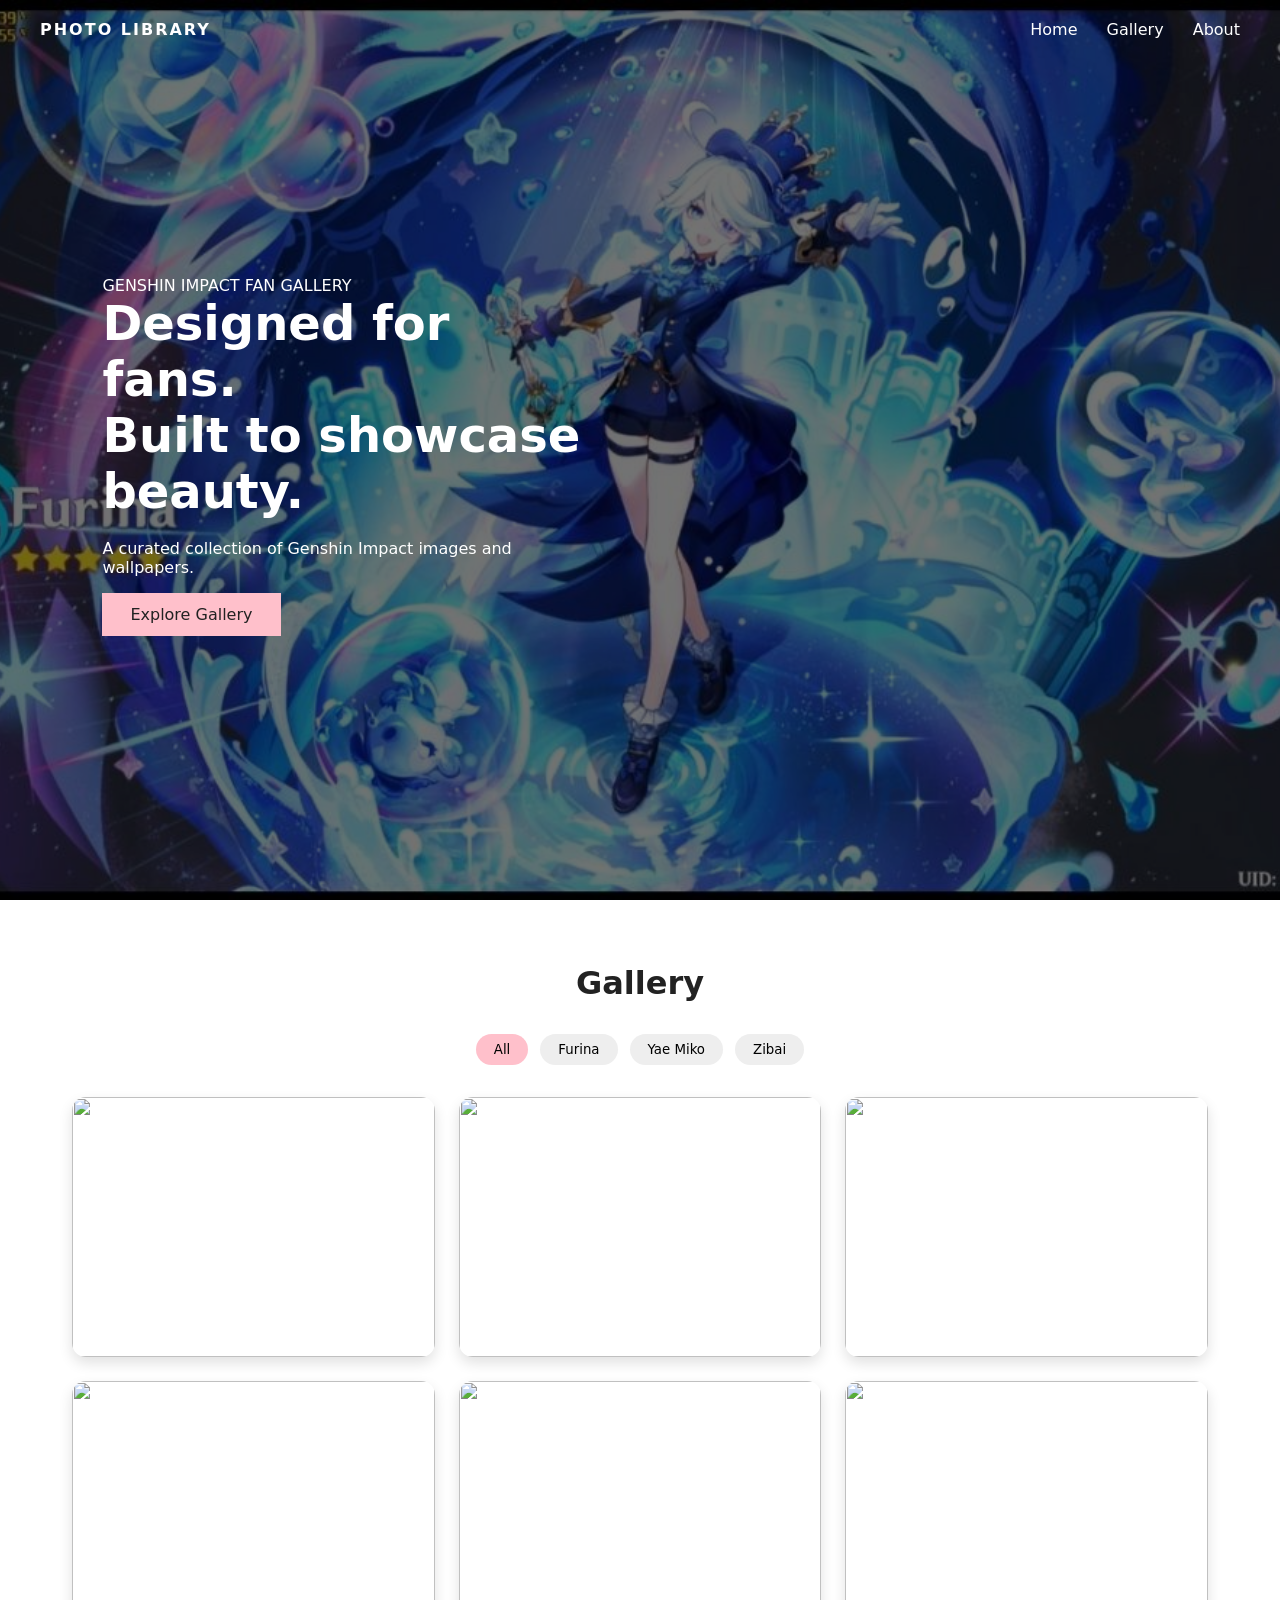
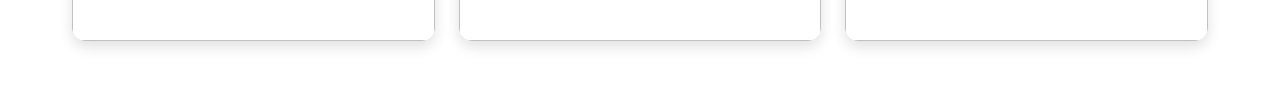
==== index.html @ 59d1c970 "Update index.html" ====
<!DOCTYPE html>
<html lang="en">
<head>
  <meta charset="UTF-8">
  <title>Genshin Impact Photo Library</title>
  <link rel="icon" href="favicon.ico">
  <link rel="stylesheet" href="style.css">
</head>
<body>

<!-- NAVBAR -->
<header class="navbar">
  <div class="logo">PHOTO LIBRARY</div>
  <nav>
    <a href="#home">Home</a>
    <a href="#gallery">Gallery</a>
    <a href="#about">About</a>
  </nav>
</header>

<!-- HERO SECTION -->
<section class="hero">
  <div class="slider">
    <img src="images/img1.jpg" class="slide active">
    <img src="images/hero2.jpg" class="slide">
    <img src="images/hero3.jpg" class="slide">
  </div>

  <div class="overlay"></div>

  <div class="hero-content">
    <p class="tagline">GENSHIN IMPACT FAN GALLERY</p>
    <h1>
      Designed for fans.<br>
      Built to showcase beauty.
    </h1>
    <p class="subtitle">
      A curated collection of Genshin Impact images and wallpapers.
    </p>
    <a href="#gallery" class="cta">Explore Gallery</a>
  </div>
</section>

<!-- GALLERY SECTION -->
<section id="gallery" class="gallery-section">
  <h2>Gallery</h2>

  <!-- KEYWORD FILTER -->
  <div class="filter-bar">
    <button data-key="all" class="active">All</button>
    <button data-key="furina">Furina</button>
    <button data-key="yae">Yae Miko</button>
    <button data-key="Zibai">Zibai</button>
  </div>

  <!-- IMAGE GRID -->
  <div class="gallery">
    <div class="img-card" data-keywords="furina">
      <img src="images/gallery1.jpg">
    </div>

    <div class="img-card" data-keywords="yae miko electro">
      <img src="images/gallery2.jpg">
    </div>

    <div class="img-card" data-keywords="yae Zibi cute">
      <img src="images/gallery3.jpg">
    </div>

    <div class="img-card" data-keywords="furina Zibi cute">
      <img src="images/gallery4.jpg">
    </div>

    <div class="img-card" data-keywords="furina wallpaper">
      <img src="images/gallery5.jpg">
    </div>

    <div class="img-card" data-keywords="yae ">
      <img src="images/gallery6.jpg">
    </div>
  </div>
</section>

<script src="script.js"></script>
</body>
</html>
---- style.css ----
/* =========================
   GLOBAL RESET
========================= */
* {
  margin: 0;
  padding: 0;
  box-sizing: border-box;
  font-family: system-ui, sans-serif;
}

body {
  background: #ffffff;
  color: #222;
}

/* =========================
   NAVBAR
========================= */
.navbar {
  position: absolute;
  top: 0;
  width: 100%;
  padding: 20px 40px;
  display: flex;
  justify-content: space-between;
  align-items: center;
  z-index: 10;
  color: white;
}

.navbar .logo {
  font-weight: 600;
  letter-spacing: 2px;
}

.navbar nav a {
  color: white;
  text-decoration: none;
  margin-left: 24px;
}

/* =========================
   HERO SECTION
========================= */
.hero {
  position: relative;
  height: 100vh;
  overflow: hidden;
}

.slider {
  position: absolute;
  inset: 0;
}

.slide {
  position: absolute;
  inset: 0;
  width: 100%;
  height: 100%;
  object-fit: cover;
  opacity: 0;
  transition: opacity 1.2s ease;
}

.slide.active {
  opacity: 1;
}

.overlay {
  position: absolute;
  inset: 0;
  background: rgba(0,0,0,0.55);
}

.hero-content {
  position: relative;
  z-index: 2;
  max-width: 600px;
  padding-left: 8%;
  top: 50%;
  transform: translateY(-50%);
  color: white;
}

.hero-content h1 {
  font-size: 3rem;
  margin-bottom: 20px;
}

.subtitle {
  margin-bottom: 28px;
}

.cta {
  background: #ffc0cb;
  padding: 12px 28px;
  text-decoration: none;
  color: #222;
}

/* =========================
   GALLERY SECTION
========================= */
.gallery-section {
  max-width: 1200px;
  margin: auto;
  padding: 4rem 2rem;
}

.gallery-section h2 {
  text-align: center;
  margin-bottom: 2rem;
  font-size: 2rem;
}

/* FILTER BAR */
.filter-bar {
  display: flex;
  justify-content: center;
  gap: 12px;
  margin-bottom: 2rem;
}

.filter-bar button {
  padding: 8px 18px;
  border: none;
  border-radius: 20px;
  background: #eee;
  cursor: pointer;
}

.filter-bar button.active {
  background: #ffc0cb;
}

/* IMAGE GRID (3 PER ROW) */
.gallery {
  display: grid;
  grid-template-columns: repeat(3, 1fr);
  gap: 24px;
}

/* IMAGE CARD */
.img-card {
  height: 260px;
  overflow: hidden;
  border-radius: 14px;
  box-shadow: 0 6px 14px rgba(0,0,0,0.12);
}

.img-card img {
  width: 100%;
  height: 100%;
  object-fit: cover;
  cursor: pointer;
  transition: transform 0.3s ease;
}

.img-card img:hover {
  transform: scale(1.05);
}

/* RESPONSIVE */
@media (max-width: 900px) {
  .gallery {
    grid-template-columns: repeat(2, 1fr);
  }

  .hero-content h1 {
    font-size: 2.4rem;
  }
}

@media (max-width: 600px) {
  .gallery {
    grid-template-columns: 1fr;
  }

  .hero-content h1 {
    font-size: 2rem;
  }
}
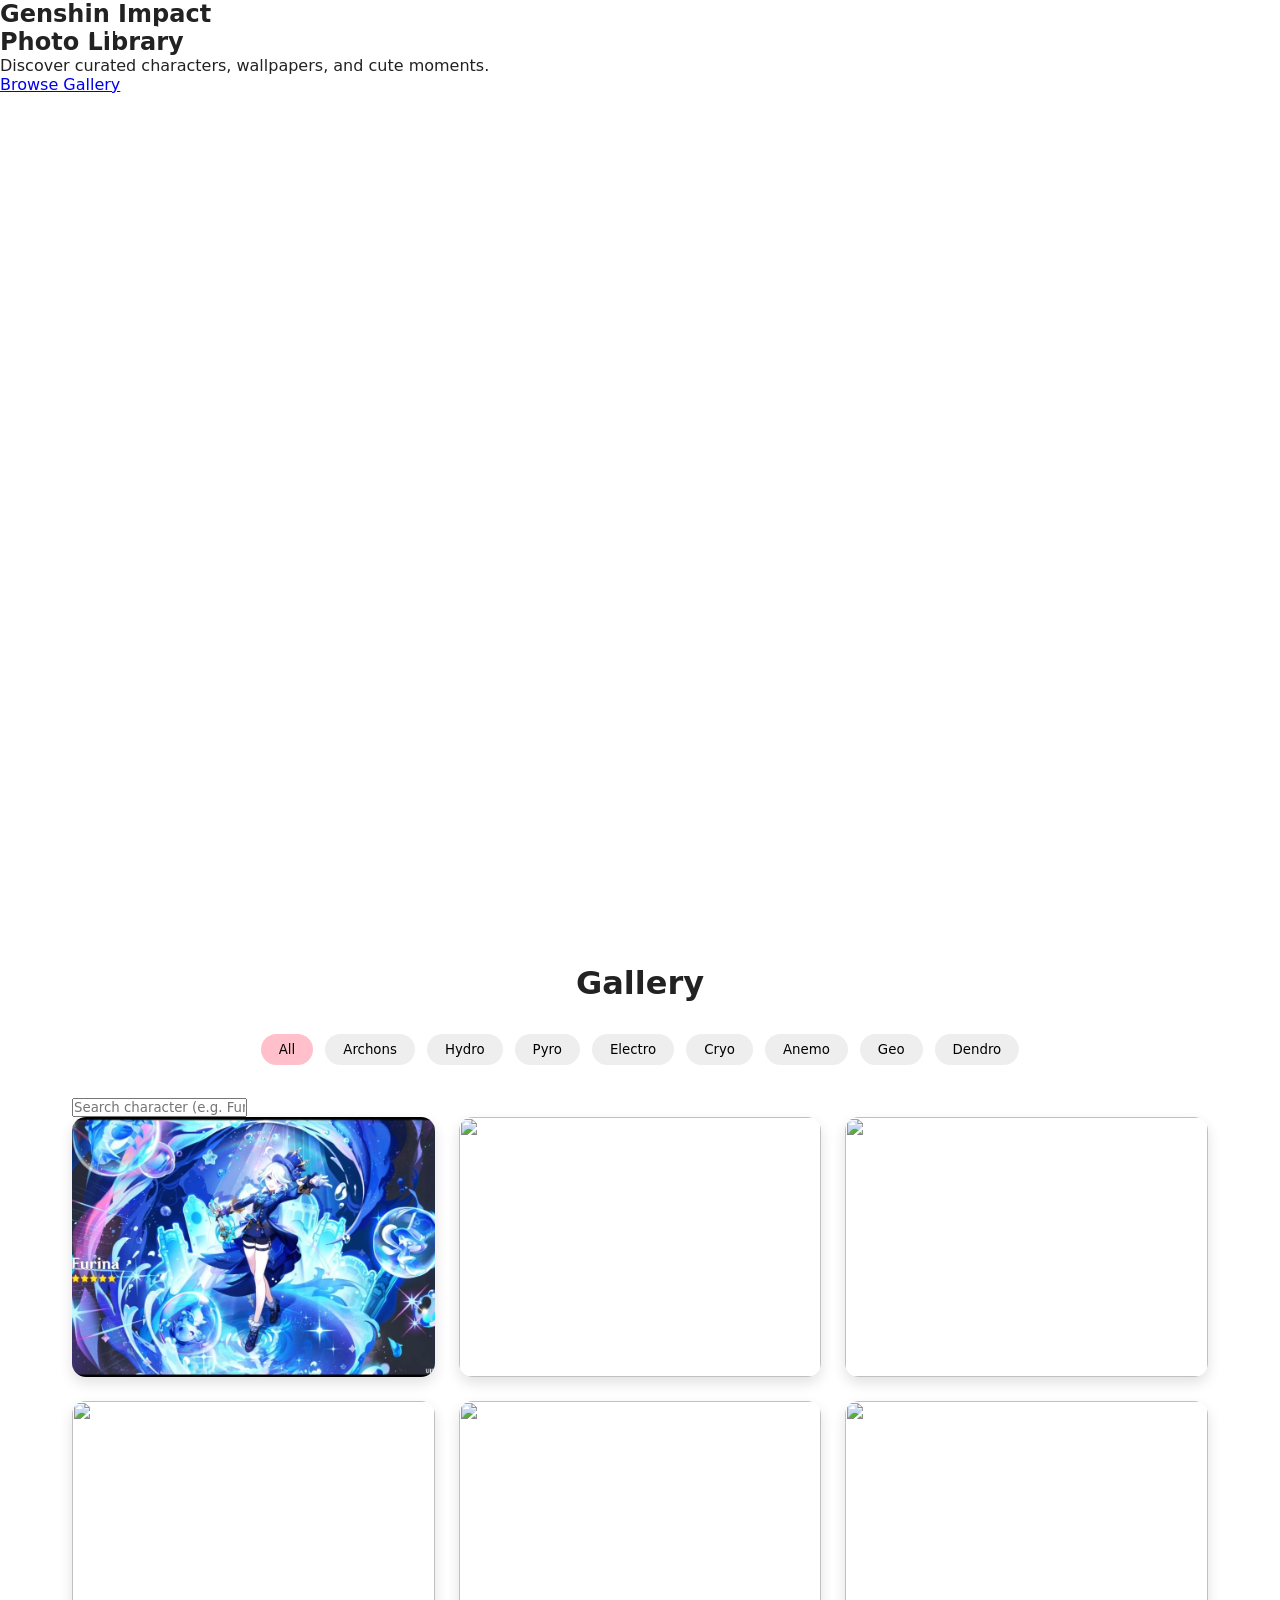
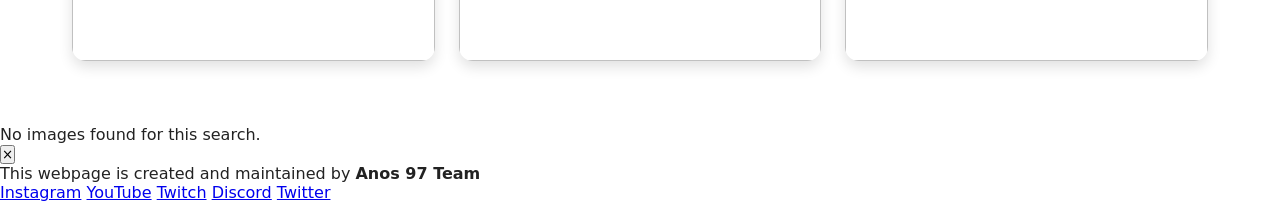
==== commit aec66761: "3rd" ====
--- a/index.html
+++ b/index.html
@@ -10,78 +10,113 @@
 
 <!-- NAVBAR -->
 <header class="navbar">
-  <div class="logo">PHOTO LIBRARY</div>
+  <div class="logo">Genshin Gallery</div>
   <nav>
-    <a href="#home">Home</a>
+    <a href="#">Home</a>
     <a href="#gallery">Gallery</a>
     <a href="#about">About</a>
   </nav>
 </header>
 
-<!-- HERO SECTION -->
+<!-- HERO -->
 <section class="hero">
-  <div class="slider">
-    <img src="images/img1.jpg" class="slide active">
-    <img src="images/hero2.jpg" class="slide">
-    <img src="images/hero3.jpg" class="slide">
-  </div>
-
-  <div class="overlay"></div>
-
-  <div class="hero-content">
-    <p class="tagline">GENSHIN IMPACT FAN GALLERY</p>
-    <h1>
-      Designed for fans.<br>
-      Built to showcase beauty.
-    </h1>
-    <p class="subtitle">
-      A curated collection of Genshin Impact images and wallpapers.
-    </p>
-    <a href="#gallery" class="cta">Explore Gallery</a>
+  <div class="hero-box">
+    <h1>Genshin Impact<br>Photo Library</h1>
+    <p>Discover curated characters, wallpapers, and cute moments.</p>
+    <a href="#gallery" class="btn-primary">Browse Gallery</a>
   </div>
 </section>
 
-<!-- GALLERY SECTION -->
+<!-- GALLERY -->
 <section id="gallery" class="gallery-section">
   <h2>Gallery</h2>
 
-  <!-- KEYWORD FILTER -->
+  <!-- FILTER -->
   <div class="filter-bar">
-    <button data-key="all" class="active">All</button>
-    <button data-key="furina">Furina</button>
-    <button data-key="yae">Yae Miko</button>
-    <button data-key="Zibai">Zibai</button>
-  </div>
+  <button data-key="all" class="active">All</button>
+  <button data-key="archon">Archons</button>
+  <button data-key="hydro">Hydro</button>
+  <button data-key="pyro">Pyro</button>
+  <button data-key="electro">Electro</button>
+  <button data-key="cryo">Cryo</button>
+  <button data-key="anemo">Anemo</button>
+  <button data-key="geo">Geo</button>
+  <button data-key="dendro">Dendro</button>
+</div>
 
-  <!-- IMAGE GRID -->
+
+<div class="search-bar">
+  <input
+    type="text"
+    id="searchInput"
+    placeholder="Search character (e.g. Furina, Raiden Shogun...)"
+    autocomplete="off">
+  <ul id="suggestions"></ul>
+</div>
+
+
+
+  <!-- GRID -->
   <div class="gallery">
     <div class="img-card" data-keywords="furina">
-      <img src="images/gallery1.jpg">
+      <img src="images/img1.jpg" loading="lazy">
+
+      <span class="tag">Furina</span>
     </div>
 
-    <div class="img-card" data-keywords="yae miko electro">
-      <img src="images/gallery2.jpg">
+    <div class="img-card" data-keywords="lauma nefer cloumbina archon">
+     <img src="images/AQ-ss.png" loading="lazy">
+      <span class="tag">Archon Quest</span>
     </div>
 
-    <div class="img-card" data-keywords="yae Zibi cute">
-      <img src="images/gallery3.jpg">
+    <div class="img-card" data-keywords="benny">
+      <img src="images/gallery1.jpg" loading="lazy">
+      <span class="tag">Benny</span>
     </div>
 
-    <div class="img-card" data-keywords="furina Zibi cute">
-      <img src="images/gallery4.jpg">
+    <div class="img-card" data-keywords="furina zibi cute">
+      <img src="images/gallery1.jpg" loading="lazy">
+      <span class="tag">Zibai</span>
     </div>
 
     <div class="img-card" data-keywords="furina wallpaper">
-      <img src="images/gallery5.jpg">
+      <img src="images/gallery1.jpg" loading="lazy">
+      <span class="tag">Wallpaper</span>
     </div>
 
-    <div class="img-card" data-keywords="yae ">
-      <img src="images/gallery6.jpg">
+    <div class="img-card" data-keywords="yae">
+      <img src="images/gallery1.jpg" loading="lazy">
+      <span class="tag">Yae</span>
     </div>
   </div>
 </section>
+<p id="emptyState" class="empty-state">
+  No images found for this search.
+</p>
 
 <script src="script.js"></script>
+
+<!-- IMAGE MODAL -->
+<div class="modal" id="imageModal">
+  <button class="close">&times;</button>
+  <img class="modal-img" id="modalImg">
+</div>
+
+<footer class="footer">
+  <div class="footer-content">
+    <p class="footer-text">
+      This webpage is created and maintained by <strong>Anos 97 Team</strong>
+    </p>
+
+    <div class="social-links">
+      <a href="https://www.instagram.com/ig_anosvoldigoad/" target="_blank">Instagram</a>
+      <a href="https://www.youtube.com/@anos97tamil" target="_blank">YouTube</a>
+      <a href="https://www.twitch.tv/anos97tamil" target="_blank">Twitch</a>
+      <a href="https://discord.com/invite/JBHeaQn" target="_blank">Discord</a>
+      <a href="https://x.com/igAnosVoldigoad" target="_blank">Twitter</a>
+    </div>
+  </div>
+</footer>
+
 </body>
 </html>
-
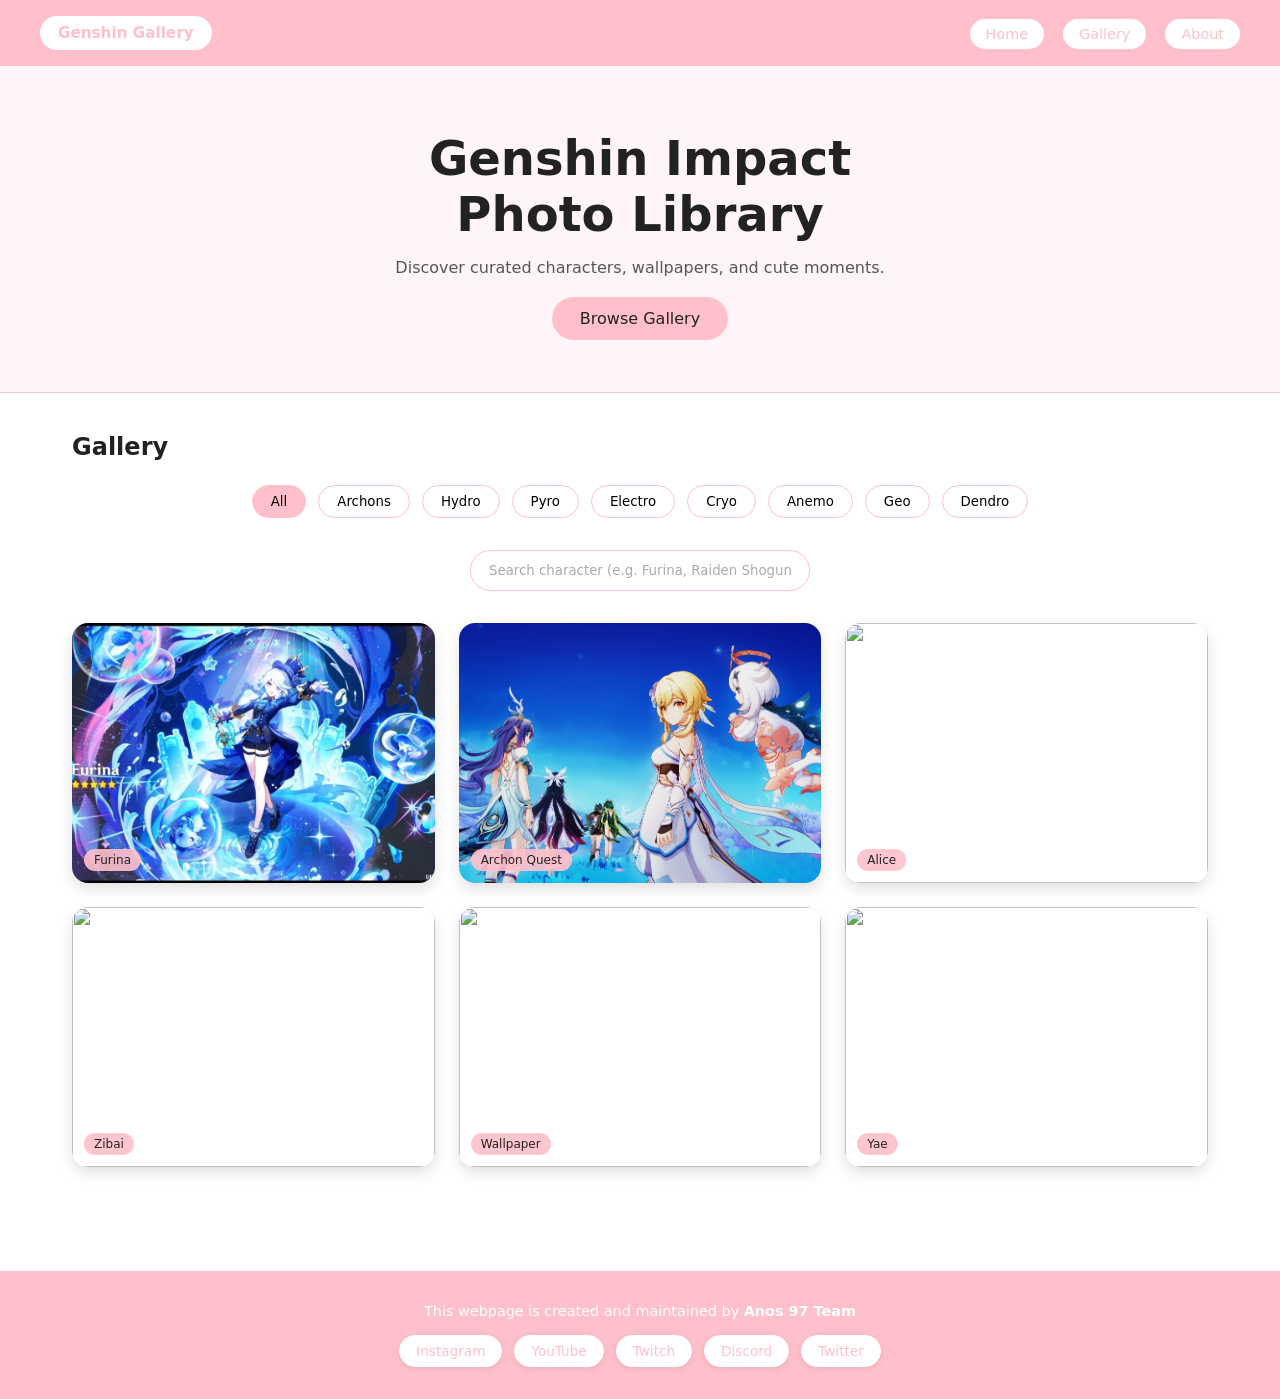
==== commit e841acb4: "Update index.html" ====
--- a/index.html
+++ b/index.html
@@ -58,7 +58,7 @@
 
   <!-- GRID -->
   <div class="gallery">
-    <div class="img-card" data-keywords="furina">
+    <div class="img-card" data-keywords="furina aechon hydro">
       <img src="images/img1.jpg" loading="lazy">
 
       <span class="tag">Furina</span>
@@ -69,9 +69,9 @@
       <span class="tag">Archon Quest</span>
     </div>
 
-    <div class="img-card" data-keywords="benny">
-      <img src="images/gallery1.jpg" loading="lazy">
-      <span class="tag">Benny</span>
+    <div class="img-card" data-keywords="alice pyro">
+      <img src="images/Alice.jpg" loading="lazy">
+      <span class="tag">Alice</span>
     </div>
 
     <div class="img-card" data-keywords="furina zibi cute">
@@ -120,3 +120,4 @@
 
 </body>
 </html>
+
--- a/style.css
+++ b/style.css
@@ -1,6 +1,8 @@
-/* =========================
-   GLOBAL RESET
-========================= */
+/* RESET */
+html {
+  scroll-behavior: smooth;
+}
+
 * {
   margin: 0;
   padding: 0;
@@ -8,113 +10,165 @@
   font-family: system-ui, sans-serif;
 }
 
+@keyframes pageFade {
+  to {
+    opacity: 1;
+  }
+}
+
 body {
   background: #ffffff;
   color: #222;
-}
-
-/* =========================
-   NAVBAR
-========================= */
+  opacity: 0;
+  animation: pageFade 0.6s ease forwards;
+}
+
+/* NAVBAR */
+/* NAVBAR */
 .navbar {
-  position: absolute;
-  top: 0;
-  width: 100%;
-  padding: 20px 40px;
   display: flex;
   justify-content: space-between;
   align-items: center;
-  z-index: 10;
-  color: white;
-}
-
-.navbar .logo {
-  font-weight: 600;
-  letter-spacing: 2px;
-}
-
+  padding: 16px 40px;
+  background: #ffc0cb; /* Pink bar */
+}
+
+/* LOGO PILL */
+.logo {
+  font-weight: 700;
+  color: #ffc0cb;          /* Pink text */
+  background: #ffffff;    /* White pill */
+  padding: 8px 18px;
+  border-radius: 24px;
+  font-size: 0.95rem;
+}
+
+/* NAV LINKS */
 .navbar nav a {
-  color: white;
   text-decoration: none;
-  margin-left: 24px;
-}
-
-/* =========================
-   HERO SECTION
-========================= */
+  color: #ffc0cb;          /* Pink text */
+  background: #ffffff;    /* White pill */
+  margin-left: 14px;
+  padding: 7px 16px;
+  border-radius: 20px;
+  font-size: 0.9rem;
+  font-weight: 500;
+  transition: all 0.25s ease;
+}
+
+/* HOVER EFFECT */
+.navbar nav a:hover {
+  background: #ffc0cb;
+  color: #ffffff;
+  border: 1px
+  solid #ffffff;
+                /* White text */
+  border-color: #ffffff;
+}
+
+.navbar nav a.active {
+  background: #ffffff;
+  color: #ffc0cb;
+  box-shadow: 0 0 0 2px rgba(255,255,255,0.6);
+}
+/* SEARCH BAR */
+.search-bar {
+  position: relative;
+  display: flex;
+  justify-content: center;
+  margin-bottom: 2rem;
+}
+
+.search-bar input {
+  width: 340px;
+  padding: 12px 18px;
+  border-radius: 30px;
+  border: 1px solid #ffc0cb;
+  outline: none;
+}
+
+#suggestions {
+  position: absolute;
+  top: 48px;
+  width: 340px;
+  background: white;
+  border-radius: 14px;
+  list-style: none;
+  padding: 6px 0;
+  box-shadow: 0 8px 18px rgba(0,0,0,0.12);
+  display: none;
+  z-index: 5;
+}
+
+#suggestions li {
+  padding: 8px 16px;
+  cursor: pointer;
+}
+
+#suggestions li:hover {
+  background: #fff0f5;
+}
+
+.search-bar input::placeholder {
+  color: #aaa;
+}
+
+.search-bar input:focus {
+  border-color: #ffc0cb;
+  box-shadow: 0 0 0 2px rgba(255,192,203,0.3);
+}
+
+/* HERO */
 .hero {
-  position: relative;
-  height: 100vh;
-  overflow: hidden;
-}
-
-.slider {
-  position: absolute;
-  inset: 0;
-}
-
-.slide {
-  position: absolute;
-  inset: 0;
-  width: 100%;
-  height: 100%;
-  object-fit: cover;
-  opacity: 0;
-  transition: opacity 1.2s ease;
-}
-
-.slide.active {
-  opacity: 1;
-}
-
-.overlay {
-  position: absolute;
-  inset: 0;
-  background: rgba(0,0,0,0.55);
-}
-
-.hero-content {
-  position: relative;
-  z-index: 2;
+  display: flex;
+  justify-content: center;
+  align-items: center;
+  padding: 4rem 2rem;   /* reduced */
+  background: #fff5f8;
+   border-bottom: 1px solid #f3c2cd;
+}
+
+.hero-box {
+  text-align: center;
   max-width: 600px;
-  padding-left: 8%;
-  top: 50%;
-  transform: translateY(-50%);
-  color: white;
-}
-
-.hero-content h1 {
+}
+
+.hero-box h1 {
   font-size: 3rem;
-  margin-bottom: 20px;
-}
-
-.subtitle {
-  margin-bottom: 28px;
-}
-
-.cta {
+  margin-bottom: 1rem;
+}
+
+.hero-box p {
+  color: #555;
+  margin-bottom: 2rem;
+}
+
+.btn-primary {
   background: #ffc0cb;
   padding: 12px 28px;
+  color: #222;
   text-decoration: none;
-  color: #222;
-}
-
-/* =========================
-   GALLERY SECTION
-========================= */
+  border-radius: 30px;
+}
+
+/* GALLERY */
 .gallery-section {
   max-width: 1200px;
   margin: auto;
-  padding: 4rem 2rem;
-}
+  padding: 2.5rem 2rem; /* reduced top padding */
+}
+/* FORCE MODAL TO SHOW */
+.modal.active {
+  display: flex !important;
+}
+
 
 .gallery-section h2 {
-  text-align: center;
-  margin-bottom: 2rem;
-  font-size: 2rem;
-}
-
-/* FILTER BAR */
+  margin-bottom: 1.5rem;
+}
+
+
+/* FILTER */
 .filter-bar {
   display: flex;
   justify-content: center;
@@ -124,9 +178,9 @@
 
 .filter-bar button {
   padding: 8px 18px;
-  border: none;
   border-radius: 20px;
-  background: #eee;
+  border: 1px solid #ffc0cb;
+  background: white;
   cursor: pointer;
 }
 
@@ -134,31 +188,80 @@
   background: #ffc0cb;
 }
 
-/* IMAGE GRID (3 PER ROW) */
+/* GRID */
 .gallery {
   display: grid;
   grid-template-columns: repeat(3, 1fr);
   gap: 24px;
 }
 
-/* IMAGE CARD */
 .img-card {
+  position: relative;
   height: 260px;
+  border-radius: 16px;
   overflow: hidden;
-  border-radius: 14px;
+  background: #fff;
   box-shadow: 0 6px 14px rgba(0,0,0,0.12);
+}
+/* FORCE MODAL TO SHOW */
+.modal.active {
+  display: flex !important;
 }
 
 .img-card img {
   width: 100%;
   height: 100%;
   object-fit: cover;
-  cursor: pointer;
-  transition: transform 0.3s ease;
-}
-
-.img-card img:hover {
-  transform: scale(1.05);
+}
+/* FORCE MODAL TO SHOW */
+.modal.active {
+  display: flex !important;
+}
+
+.tag {
+  position: absolute;
+  bottom: 12px;
+  left: 12px;
+  background: rgba(255,192,203,0.9);
+  padding: 4px 10px;
+  font-size: 0.75rem;
+  border-radius: 12px;
+}
+.logo,
+.navbar nav a {
+  transition: all 0.25s ease;
+}
+
+.logo:hover {
+  transform: translateY(-1px);
+}
+
+.navbar nav a:hover {
+  transform: translateY(-2px);
+}
+
+.btn-primary {
+  transition: all 0.3s ease;
+}
+
+.btn-primary:hover {
+  transform: translateY(-2px);
+  box-shadow: 0 8px 18px rgba(255, 192, 203, 0.45);
+}
+.img-card {
+  transition: transform 0.3s ease, box-shadow 0.3s ease;
+}
+
+.img-card:hover {
+  transform: translateY(-6px);
+  box-shadow: 0 12px 26px rgba(0,0,0,0.15);
+}
+.img-card {
+  transition: all 0.35s ease;
+}
+button:active,
+a:active {
+  transform: scale(0.97);
 }
 
 /* RESPONSIVE */
@@ -166,10 +269,6 @@
   .gallery {
     grid-template-columns: repeat(2, 1fr);
   }
-
-  .hero-content h1 {
-    font-size: 2.4rem;
-  }
 }
 
 @media (max-width: 600px) {
@@ -177,7 +276,128 @@
     grid-template-columns: 1fr;
   }
 
-  .hero-content h1 {
-    font-size: 2rem;
+  .hero-box h1 {
+    font-size: 2.2rem;
   }
 }
+
+/* =========================
+   FOOTER
+========================= */
+.footer {
+  background: #ffc0cb;
+  margin-top: 4rem;
+  padding: 2rem 1.5rem;
+}
+
+.footer-content {
+  max-width: 1200px;
+  margin: auto;
+  text-align: center;
+}
+
+.footer-text {
+  color: #ffffff;
+  margin-bottom: 1rem;
+  font-size: 0.9rem;
+}
+
+/* SOCIAL LINKS */
+.social-links {
+  display: flex;
+  justify-content: center;
+  flex-wrap: wrap;
+  gap: 12px;
+}
+
+.social-links a {
+  text-decoration: none;
+  color: #ffc0cb;                 /* Pink text */
+  padding: 7px 16px;
+  border-radius: 20px;
+  background: #ffffff;            /* White background */
+  border: 1px solid #ffffff;      /* Clean edge */
+  font-size: 0.85rem;
+  font-weight: 500;
+  transition: all 0.25s ease;
+  box-shadow: 0 2px 6px rgba(0,0,0,0.08);
+}
+
+/* Hover effect */
+.social-links a:hover {
+  background: #ffc0cb;            /* Pink bg */
+  color: #ffffff;                 /* White text */
+  border-color: #ffffff;
+}
+/* IMAGE MODAL */
+/* =========================
+   FULLSCREEN IMAGE MODAL
+========================= */
+/* =========================
+   TRUE FULLSCREEN IMAGE MODAL
+========================= */
+/* FULLSCREEN IMAGE MODAL */
+.modal {
+  position: fixed;
+  inset: 0;
+  background: rgba(0, 0, 0, 0.95);
+  display: none;
+  justify-content: center;
+  align-items: center;
+  z-index: 99999;
+}
+
+/* FULLSCREEN IMAGE */
+.modal-img {
+  width: 100%;
+  height: 100%;
+  object-fit: contain;
+}
+
+/* CLOSE BUTTON */
+.close {
+  position: fixed;
+  top: 16px;
+  right: 16px;
+  width: 44px;
+  height: 44px;
+  border-radius: 50%;
+  border: none;
+  background: #ffc0cb;
+  color: #222;
+  font-size: 1.8rem;
+  cursor: pointer;
+  z-index: 100000;
+}
+
+/* FORCE MODAL TO SHOW */
+.modal.active {
+  display: flex !important;
+}
+
+.close:hover {
+  transform: scale(1.1);
+}
+/* FORCE MODAL TO SHOW */
+.modal.active {
+  display: flex !important;
+}
+
+/* FADE ANIMATION */
+@keyframes fadeIn {
+  from { opacity: 0 }
+  to { opacity: 1 }
+}
+
+.empty-state {
+  text-align: center;
+  margin-top: 2rem;
+  color: #888;
+  display: none;
+}
+/* FORCE MODAL TO SHOW */
+.modal.active {
+  display: flex !important;
+}
+
+
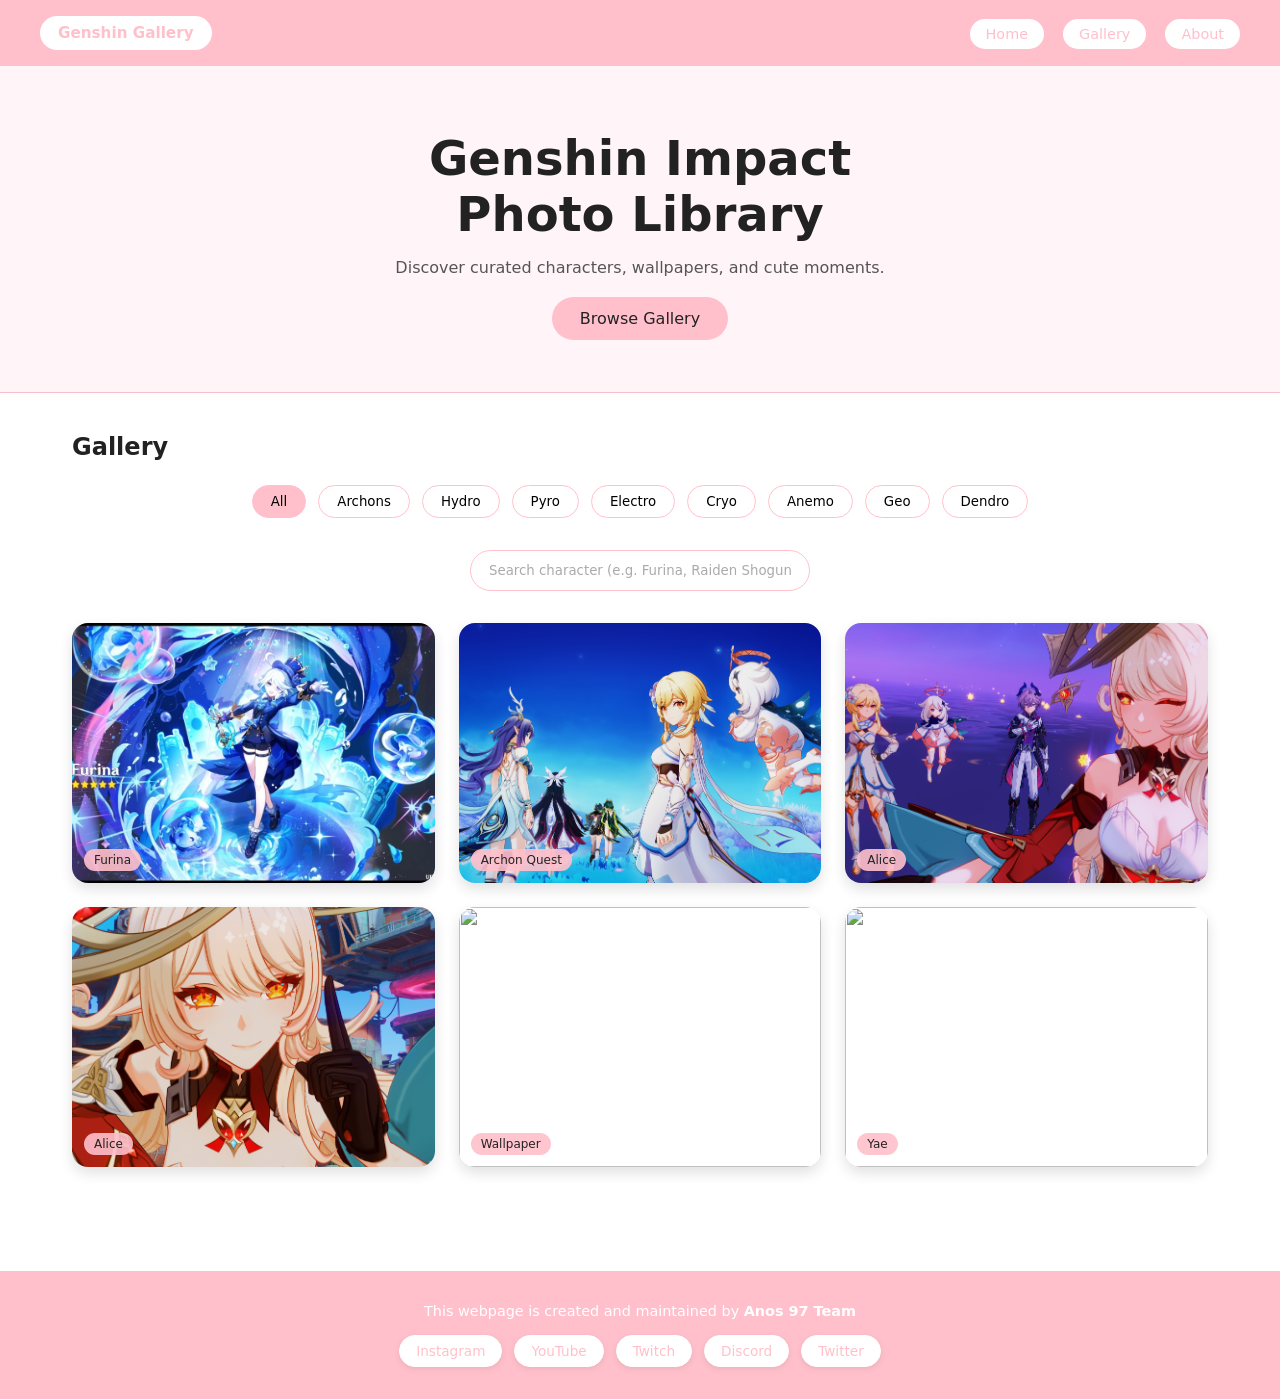
==== commit 90d6f1e9: "Update index.html" ====
--- a/index.html
+++ b/index.html
@@ -70,13 +70,13 @@
     </div>
 
     <div class="img-card" data-keywords="alice pyro">
-      <img src="images/Alice.jpg" loading="lazy">
+      <img src="images/Alice.png" loading="lazy">
       <span class="tag">Alice</span>
     </div>
 
-    <div class="img-card" data-keywords="furina zibi cute">
-      <img src="images/gallery1.jpg" loading="lazy">
-      <span class="tag">Zibai</span>
+    <div class="img-card" data-keywords="alice pyro">
+      <img src="images/Alice2.png" loading="lazy">
+      <span class="tag">Alice</span>
     </div>
 
     <div class="img-card" data-keywords="furina wallpaper">
@@ -121,3 +121,4 @@
 </body>
 </html>
 
+
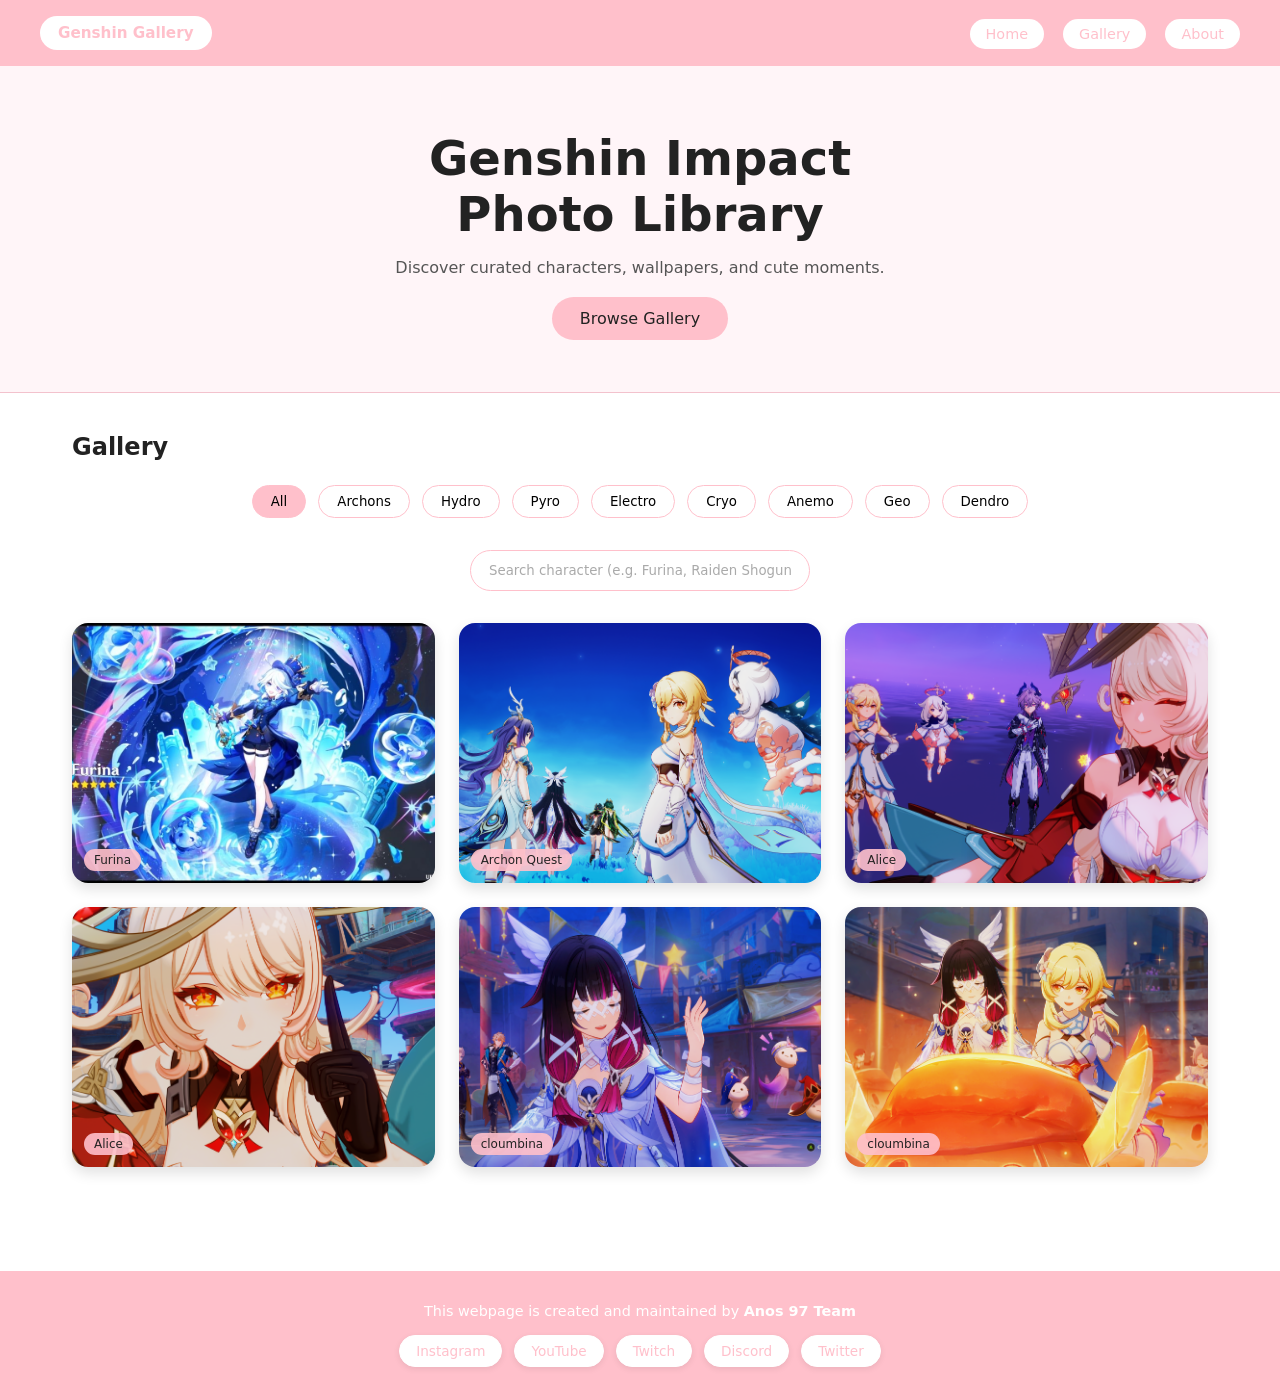
==== commit 17d1a629: "Update index.html" ====
--- a/index.html
+++ b/index.html
@@ -79,14 +79,14 @@
       <span class="tag">Alice</span>
     </div>
 
-    <div class="img-card" data-keywords="furina wallpaper">
-      <img src="images/gallery1.jpg" loading="lazy">
-      <span class="tag">Wallpaper</span>
+    <div class="img-card" data-keywords="cloumbina archon hydro">
+      <img src="images/columbina1.png" loading="lazy">
+      <span class="tag">cloumbina</span>
     </div>
 
-    <div class="img-card" data-keywords="yae">
-      <img src="images/gallery1.jpg" loading="lazy">
-      <span class="tag">Yae</span>
+    <div class="img-card" data-keywords="cloumbina archon hydro">
+      <img src="images/columbina2.png" loading="lazy">
+      <span class="tag">cloumbina</span>
     </div>
   </div>
 </section>
@@ -122,3 +122,4 @@
 </html>
 
 
+
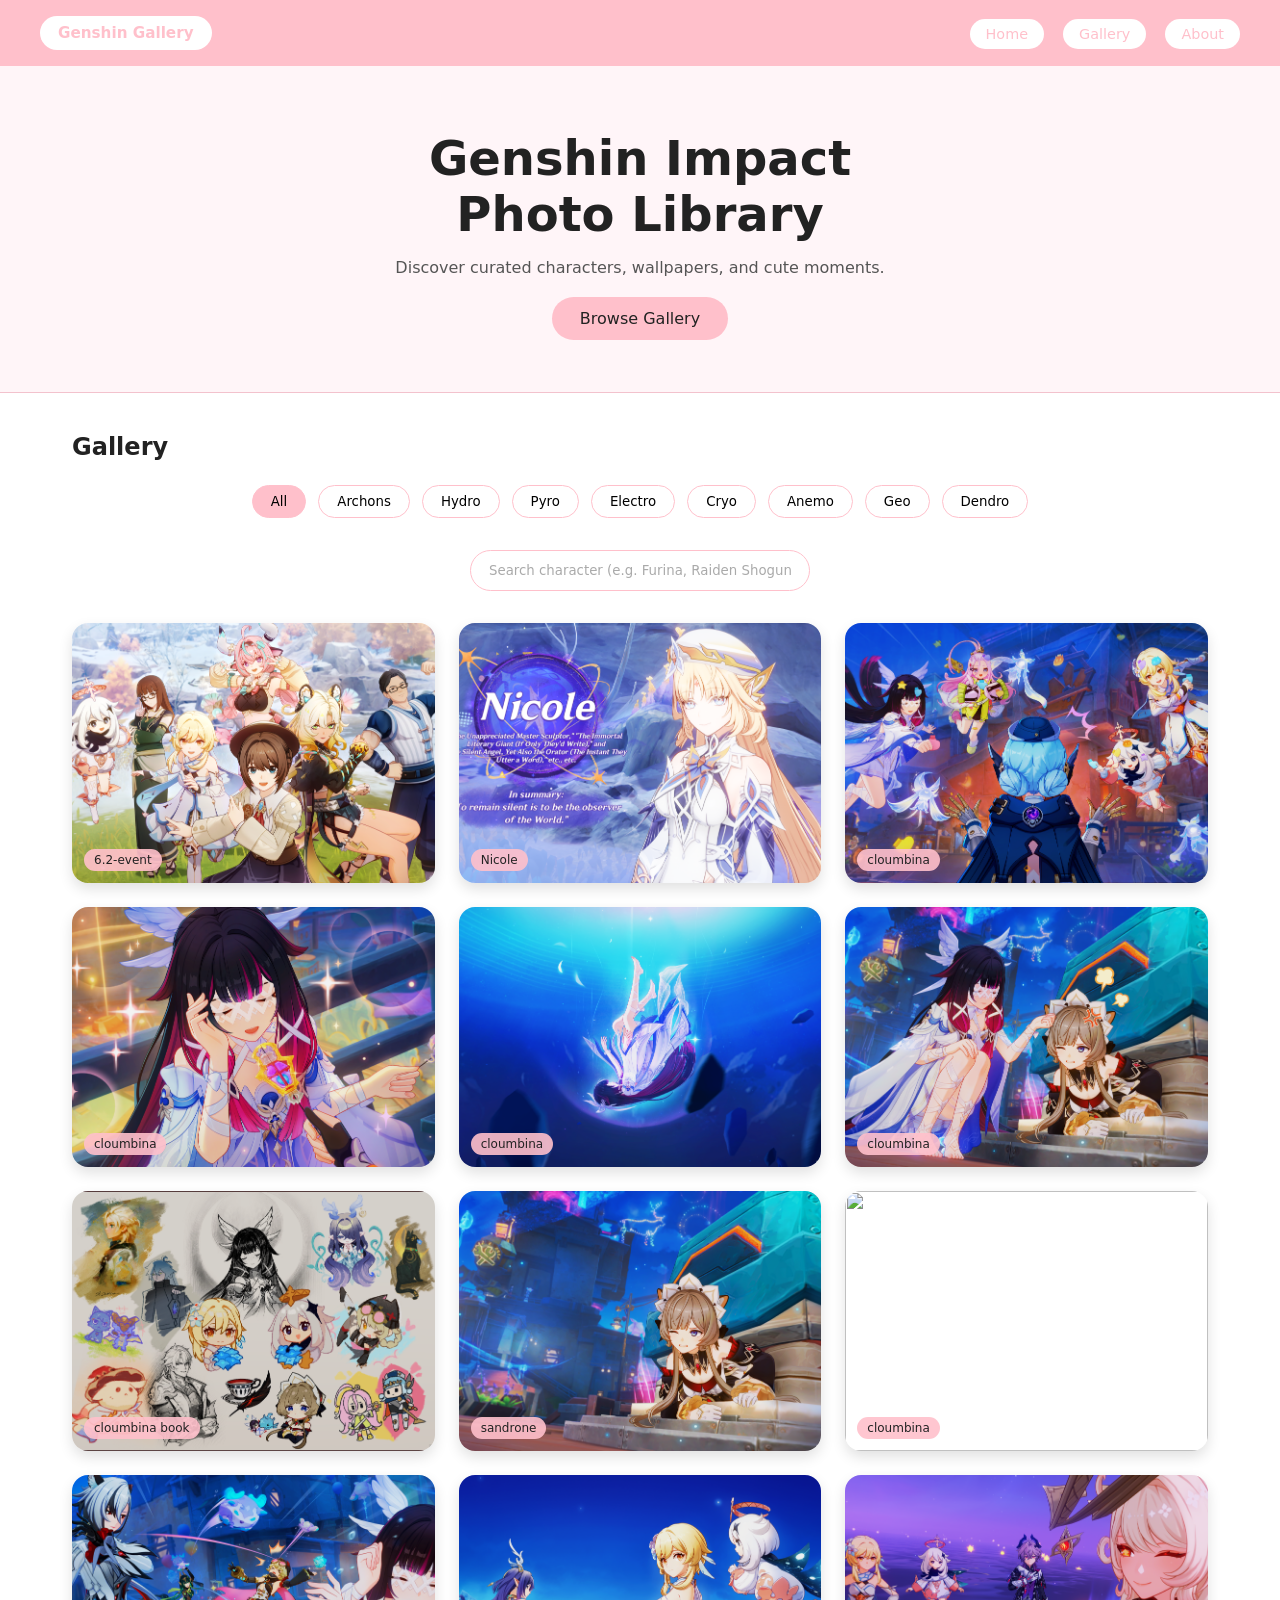
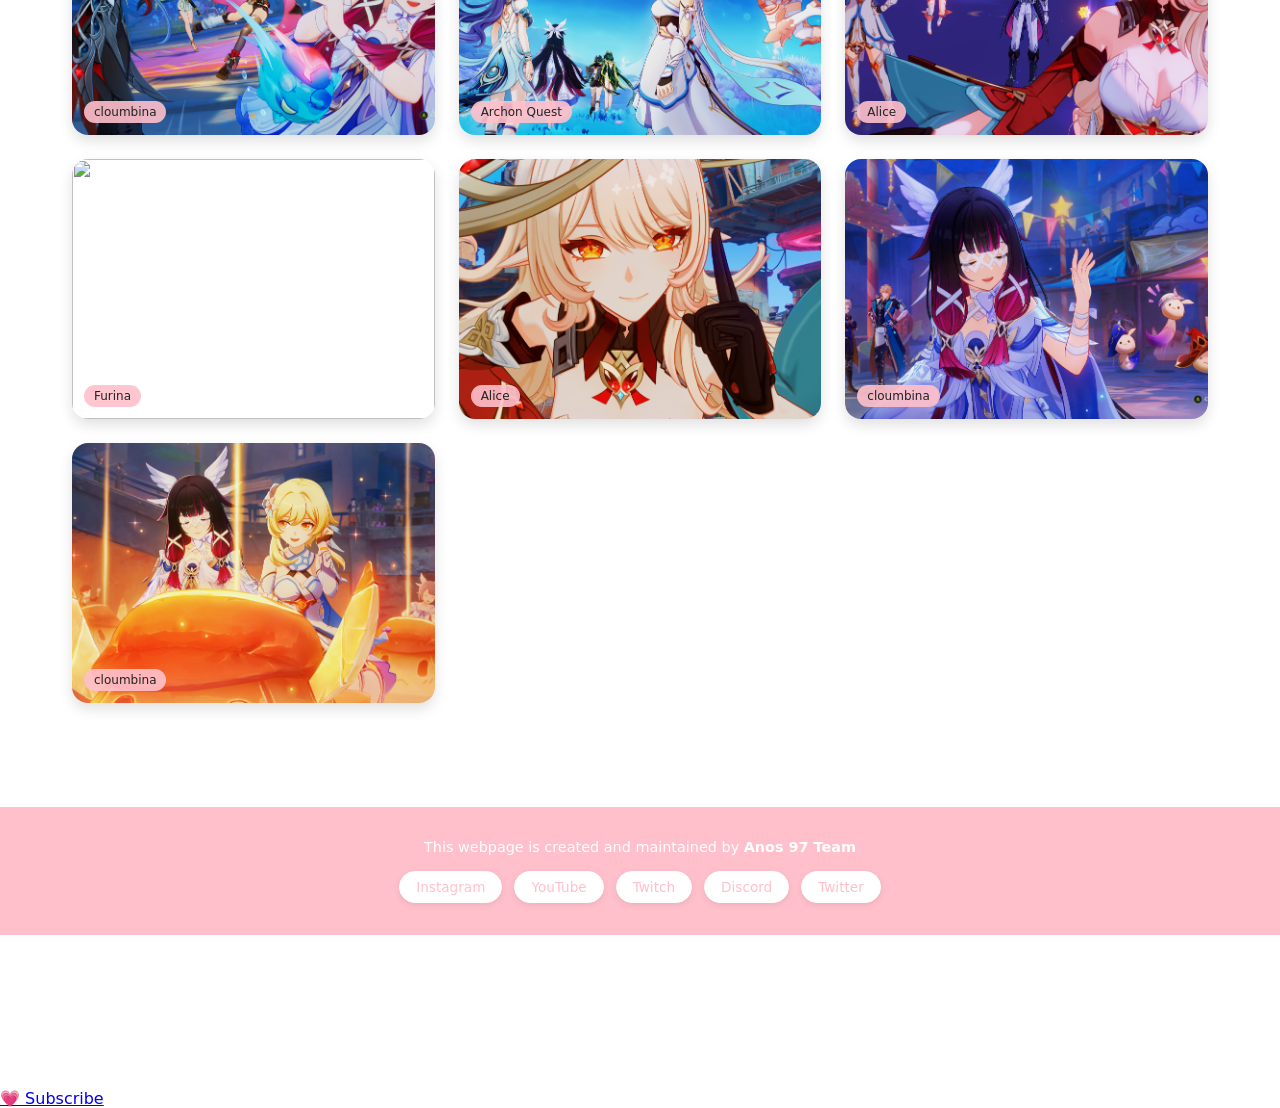
==== commit 421e1501: "Update index.html" ====
--- a/index.html
+++ b/index.html
@@ -27,6 +27,9 @@
   </div>
 </section>
 
+<!-- Subscribe -->
+
+
 <!-- GALLERY -->
 <section id="gallery" class="gallery-section">
   <h2>Gallery</h2>
@@ -55,13 +58,50 @@
 </div>
 
 
+  <!-- GRID -->
+   
+  <div class="gallery">
+    <div class="img-card" data-keywords="varesa xiloen mc ather lumain event 6.2 paimon">
+      <img src="images/6.2-event.png" loading="lazy">
+      <span class="tag">6.2-event</span>
+    </div>
+     <div class="img-card" data-keywords="Nicole alice pyro">
+      <img src="images/Nicole1.png" loading="lazy">
+      <span class="tag">Nicole</span>
+    </div>
+    <div class="img-card" data-keywords="cloumbina archon hydro ineffa aino paimon mc ather lumain ">
+      <img src="images/columbina67.png" loading="lazy">
+      <span class="tag">cloumbina</span>
+    </div>
+    <div class="img-card" data-keywords="cloumbina archon hydro  ">
+      <img src="images/columbina6.png" loading="lazy">
+      <span class="tag">cloumbina</span>
+    </div>
+   <div class="img-card" data-keywords="cloumbina archon hydro  ">
+      <img src="images/columbina5.png" loading="lazy">
+      <span class="tag">cloumbina</span>
+    </div>
+    <div class="img-card" data-keywords="cloumbina archon hydro sandrone">
+      <img src="images/columbina-bonk.png" loading="lazy">
+      <span class="tag">cloumbina</span>
+    </div>
+     <div class="img-card" data-keywords="cloumbina archon hydro sandrone book ">
+      <img src="images/columbina-book.png" loading="lazy">
+      <span class="tag">cloumbina book</span>
+    </div>
+    <div class="img-card" data-keywords="cloumbina archon hydro sandrone">
+      <img src="images/columbina-vs-sandrone.png" loading="lazy">
+      <span class="tag">sandrone</span>
+    </div>
 
-  <!-- GRID -->
-  <div class="gallery">
-    <div class="img-card" data-keywords="furina aechon hydro">
-      <img src="images/img1.jpg" loading="lazy">
+    <div class="img-card" data-keywords="cloumbina archon hydro durine wanderer">
+      <img src="images/columbina3.png" loading="lazy">
+      <span class="tag">cloumbina</span>
+    </div>
 
-      <span class="tag">Furina</span>
+     <div class="img-card" data-keywords="cloumbina archon hydro moon Arlecchino nefer jahoda">
+      <img src="images/columbina4.png" loading="lazy">
+      <span class="tag">cloumbina</span>
     </div>
 
     <div class="img-card" data-keywords="lauma nefer cloumbina archon">
@@ -73,12 +113,14 @@
       <img src="images/Alice.png" loading="lazy">
       <span class="tag">Alice</span>
     </div>
-
+    <div class="img-card" data-keywords="furina hydro alice">
+      <img src="images/furina-summon.jpg" loading="lazy">
+      <span class="tag">Furina</span>
+    </div>
     <div class="img-card" data-keywords="alice pyro">
       <img src="images/Alice2.png" loading="lazy">
       <span class="tag">Alice</span>
     </div>
-
     <div class="img-card" data-keywords="cloumbina archon hydro">
       <img src="images/columbina1.png" loading="lazy">
       <span class="tag">cloumbina</span>
@@ -94,11 +136,11 @@
   No images found for this search.
 </p>
 
-<script src="script.js"></script>
+
 
 <!-- IMAGE MODAL -->
 <div class="modal" id="imageModal">
-  <button class="close">&times;</button>
+  <button class="modal-close" aria-label="Close">&times;</button>
   <img class="modal-img" id="modalImg">
 </div>
 
@@ -117,9 +159,36 @@
     </div>
   </div>
 </footer>
+</footer>
+
+<!-- CUTE FOX VIDEO CARD -->
+<!-- CUTE FOX AUTO VIDEO -->
+<div class="fox-card">
+  <video
+    id="foxVideo"
+    src="video/Untitled design (1).mp4"
+    poster="images/miko-poster.png"
+    muted
+    autoplay
+    loop
+    playsinline>
+  </video>
+
+  <div class="fox-actions">
+    <a
+      href="https://www.youtube.com/@anos97tamil"
+      target="_blank"
+      class="fox-subscribe">
+      💗 Subscribe
+    </a>
+  </div>
+</div>
+
+
+<script src="script.js"></script>
 
 </body>
 </html>
 
 
-
+  
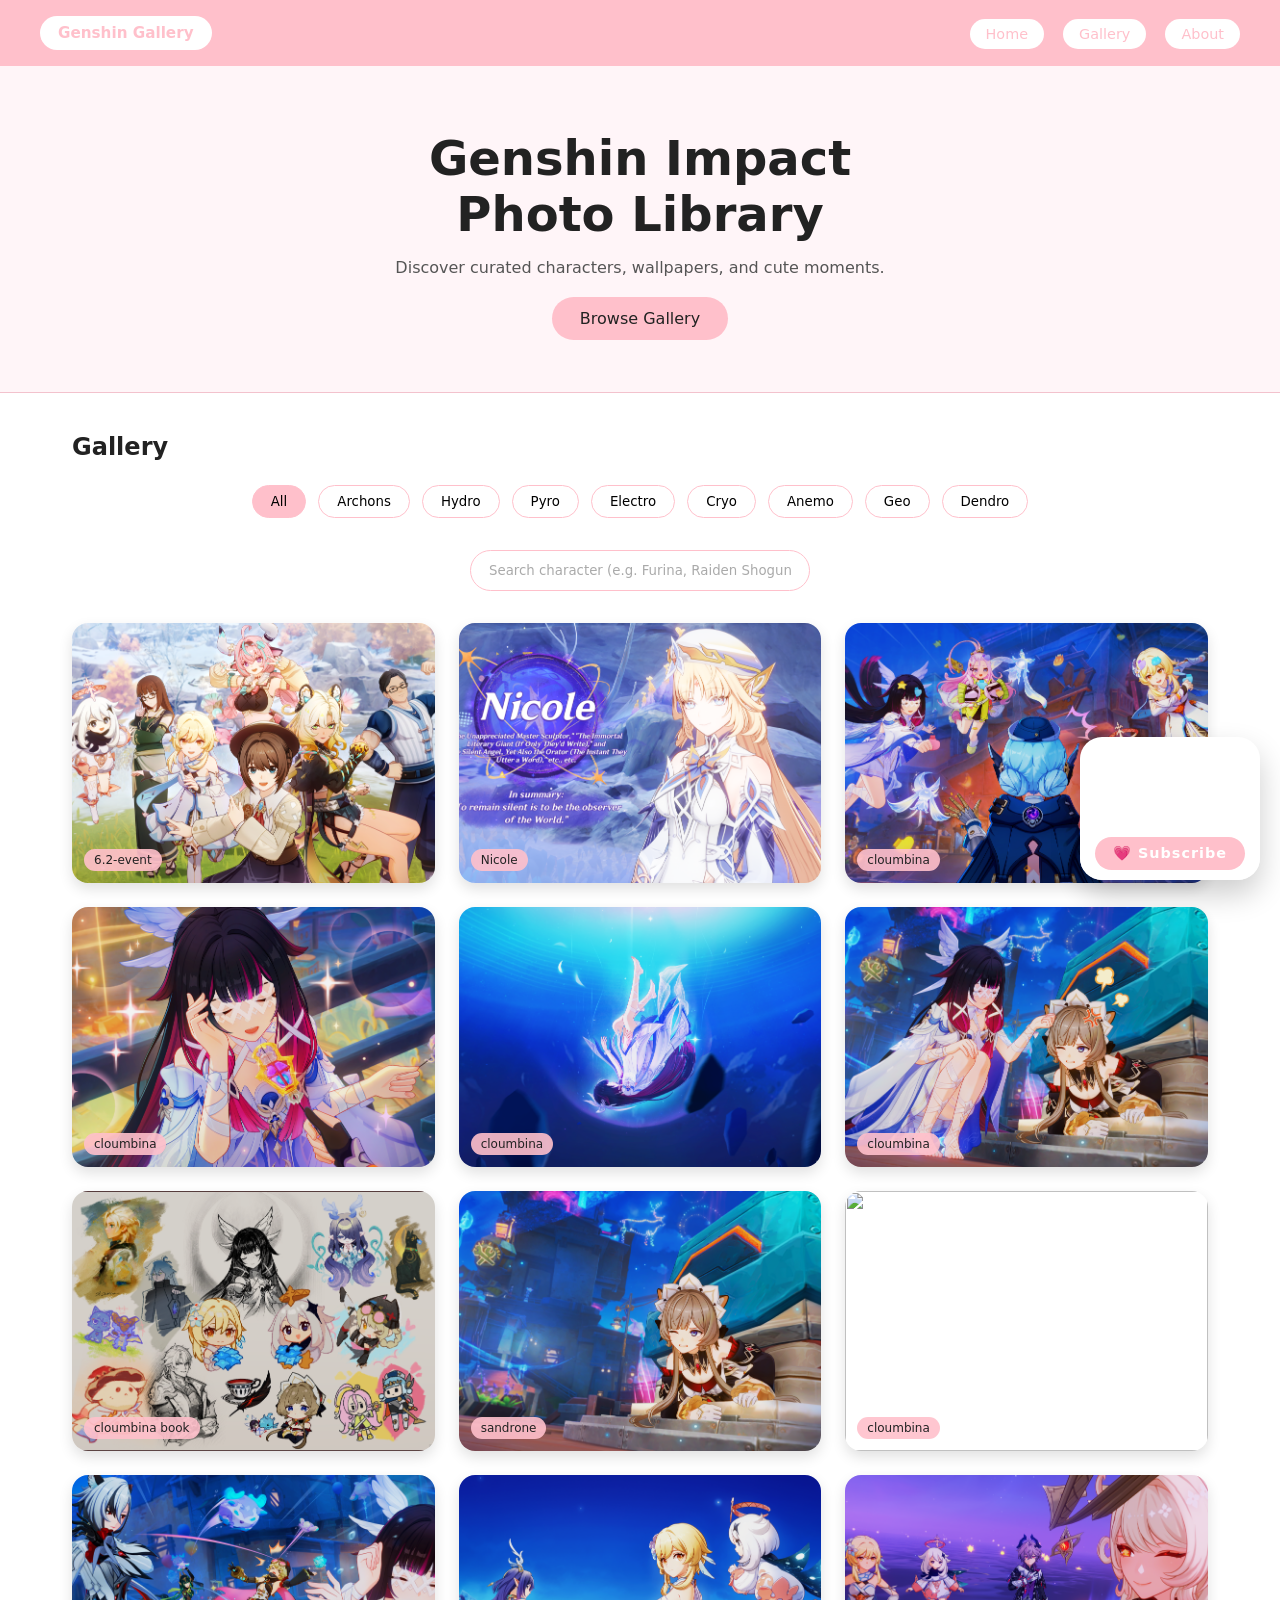
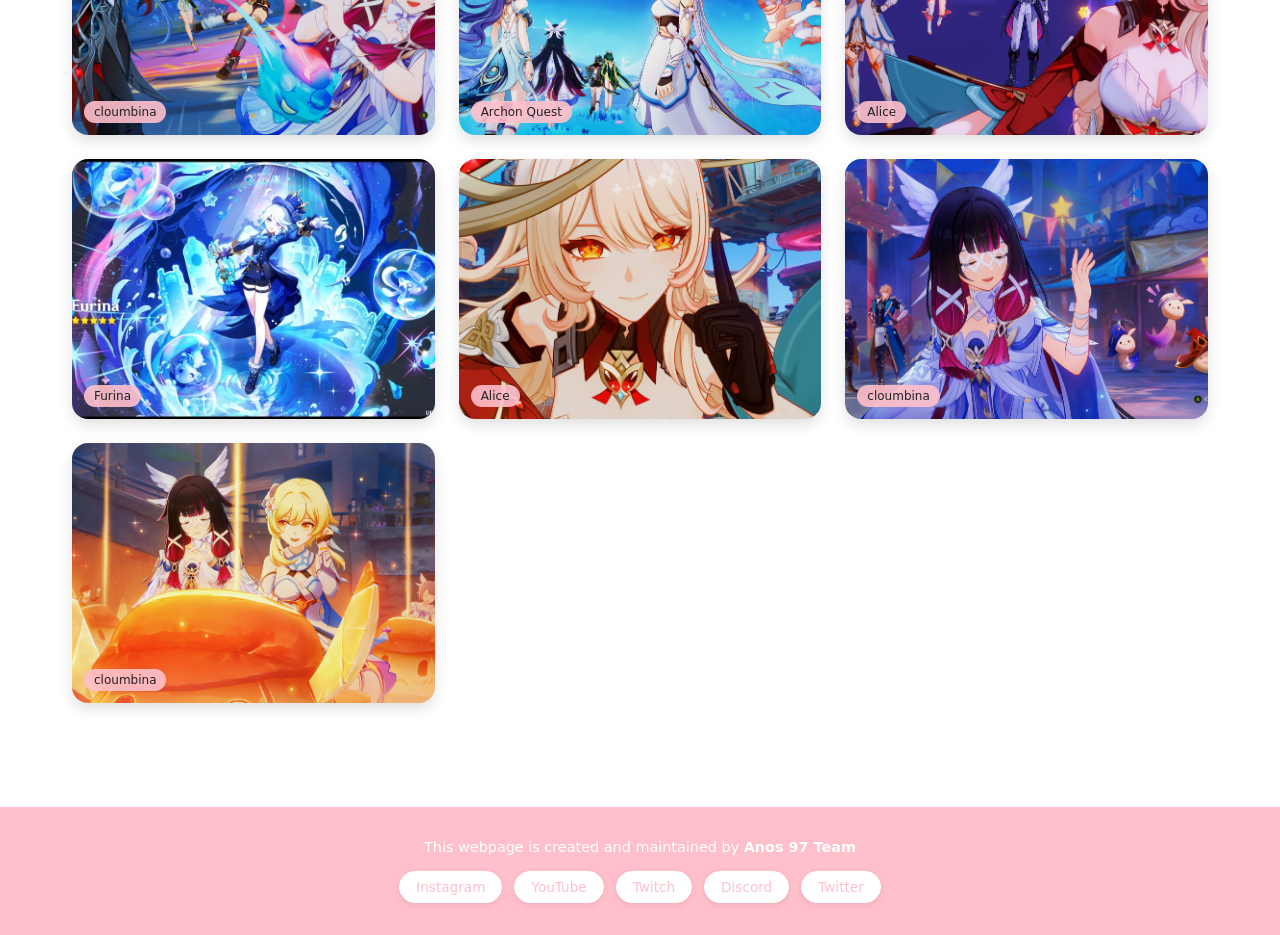
==== commit 00f6afa1: "Update index.html" ====
--- a/index.html
+++ b/index.html
@@ -2,6 +2,7 @@
 <html lang="en">
 <head>
   <meta charset="UTF-8">
+  <meta name="viewport" content="width=1200">
   <title>Genshin Impact Photo Library</title>
   <link rel="icon" href="favicon.ico">
   <link rel="stylesheet" href="style.css">
--- a/style.css
+++ b/style.css
@@ -86,7 +86,16 @@
   border: 1px solid #ffc0cb;
   outline: none;
 }
-
+.sub a{
+  display: inline-block;
+  padding: 30px 60px  ;
+  font-weight: 700;
+  color: #ffffff;          /* Pink text */
+  background: #ffc0cb;    /* White pill */
+  padding: 8px 18px;
+  border-radius: 24px;
+  font-size: 0.95rem;
+}
 #suggestions {
   position: absolute;
   top: 48px;
@@ -162,6 +171,62 @@
   display: flex !important;
 }
 
+/* FLOATING SUBSCRIBE WRAPPER */
+.subscribe-wrap {
+  position: fixed;
+  right: 20px;
+  bottom: 20px;
+  z-index: 110000;
+  display: flex;
+  flex-direction: column;
+  align-items: center;
+  gap: 0; /* no gap so image touches button */
+}
+
+.subscribe-img {
+  width: 228px;
+  height: 342px;
+ 
+  object-fit: cover;
+  display: block;
+ 
+}
+
+.subscribe-btn  a {
+  background: #ffc0cb;
+  color: #fff;
+  border: none;
+  padding: 10px 18px;
+  border-radius: 20px;
+  font-weight: 700;
+  font-size: 0.95rem;
+  box-shadow: 0 8px 20px rgba(0,0,0,0.18);
+  cursor: pointer;
+  display: inline-flex;
+  align-items: center;
+  justify-content: center;
+  width: max-content;
+  transition: transform 0.15s ease, box-shadow 0.15s ease;
+}
+
+.subscribe-wrap:hover .subscribe-btn  a {
+  transform: translateY(-4px);
+  box-shadow: 0 14px 28px rgba(0,0,0,0.22);
+   background: #ffffff;            /* Pink bg */
+  color:  #ffc0cb;                 /* White text */
+  border-color: #ffc0cb;
+}
+
+.subscribe-btn:active  a{
+  transform: translateY(-1px) scale(0.99);
+}
+
+@media (max-width: 600px) {
+  .subscribe-wrap { right: 14px; bottom: 14px; }
+  .subscribe-img { width: 48px; height: 48px; }
+  .subscribe-btn { padding: 8px 12px; font-size: 0.9rem; }
+}
+
 
 .gallery-section h2 {
   margin-bottom: 1.5rem;
@@ -329,14 +394,12 @@
   color: #ffffff;                 /* White text */
   border-color: #ffffff;
 }
-/* IMAGE MODAL */
+
+
+/* FULLSCREEN IMAGE MODAL */
 /* =========================
    FULLSCREEN IMAGE MODAL
 ========================= */
-/* =========================
-   TRUE FULLSCREEN IMAGE MODAL
-========================= */
-/* FULLSCREEN IMAGE MODAL */
 .modal {
   position: fixed;
   inset: 0;
@@ -347,15 +410,19 @@
   z-index: 99999;
 }
 
+.modal.active {
+  display: flex;
+}
+
 /* FULLSCREEN IMAGE */
 .modal-img {
-  width: 100%;
-  height: 100%;
+  width: 100vw;
+  height: 100vh;
   object-fit: contain;
 }
 
-/* CLOSE BUTTON */
-.close {
+/* CLOSE BUTTON (TOP RIGHT – THEME PERFECT) */
+.modal-close {
   position: fixed;
   top: 16px;
   right: 16px;
@@ -364,20 +431,24 @@
   border-radius: 50%;
   border: none;
   background: #ffc0cb;
-  color: #222;
+  color: #ffffff;
   font-size: 1.8rem;
+  font-weight: bold;
   cursor: pointer;
   z-index: 100000;
-}
-
-/* FORCE MODAL TO SHOW */
-.modal.active {
-  display: flex !important;
-}
-
-.close:hover {
+  display: flex;
+  align-items: center;
+  justify-content: center;
+  box-shadow: 0 6px 18px rgba(255,192,203,0.6);
+  transition: transform 0.2s ease, background 0.2s ease;
+}
+
+.modal-close:hover {
+  background: #ffffff;
+  color: #ffc0cb;
   transform: scale(1.1);
 }
+
 /* FORCE MODAL TO SHOW */
 .modal.active {
   display: flex !important;
@@ -400,4 +471,85 @@
   display: flex !important;
 }
 
-
+/* =========================
+   CUTE FOX VIDEO CARD 🦊
+========================= */
+/* =========================
+   CUTE AUTO FOX VIDEO 🦊
+========================= */
+.fox-card {
+  border: 10px;
+  border-color: #f3c2cd;
+  position: fixed;
+  bottom: 20px;
+  right: 20px;
+  width: 180px;
+  border-radius: 22px;
+  background: #fff;
+  box-shadow: 0 14px 30px rgba(0,0,0,0.2);
+  overflow: hidden;
+  z-index: 9000;
+  animation: foxFloat 4s ease-in-out infinite;
+}
+
+@keyframes foxFloat {
+  0%, 100% { transform: translateY(0); }
+  50% { transform: translateY(-8px); }
+}
+
+.fox-card video {
+  width: 100%;
+  display: block;
+  pointer-events: none; /* user can’t accidentally pause */
+}
+
+/* ACTION BAR */
+.fox-actions {
+  padding: 10px;
+  text-align: center;
+  background: #fff;
+  font-family: "Good Timing W00 Heavy Italic", system-ui, sans-serif;
+  letter-spacing: 1px;
+}
+
+.fox-subscribe {
+  display: inline-block;
+  background: #ffc0cb;
+  color: #ffffff;
+  padding: 8px 18px;
+  border-color: #f3c2cd;
+  border-radius: 22px;
+  font-weight: 700;
+  font-size: 0.9rem;
+  text-decoration: none;
+  transition: all 0.25s ease;
+}
+
+.fox-subscribe:hover {
+  border: 10px #f3c2cd;
+  background: #ffffff;
+  color: #ffc0cb;
+  box-shadow: 0 8px 18px rgba(0,0,0,0.15);
+}
+
+/* MOBILE */
+/* =========================
+   FORCE DESKTOP VIEW ON MOBILE
+========================= */
+
+/* Gallery always desktop */
+.gallery {
+  grid-template-columns: repeat(3, 1fr) !important;
+}
+
+/* Image card size same */
+.img-card {
+  height: 260px;
+}
+
+/* Fox card same as desktop */
+.fox-card {
+  width: 180px !important;
+  bottom: 20px !important;
+  right: 20px !important;
+}
